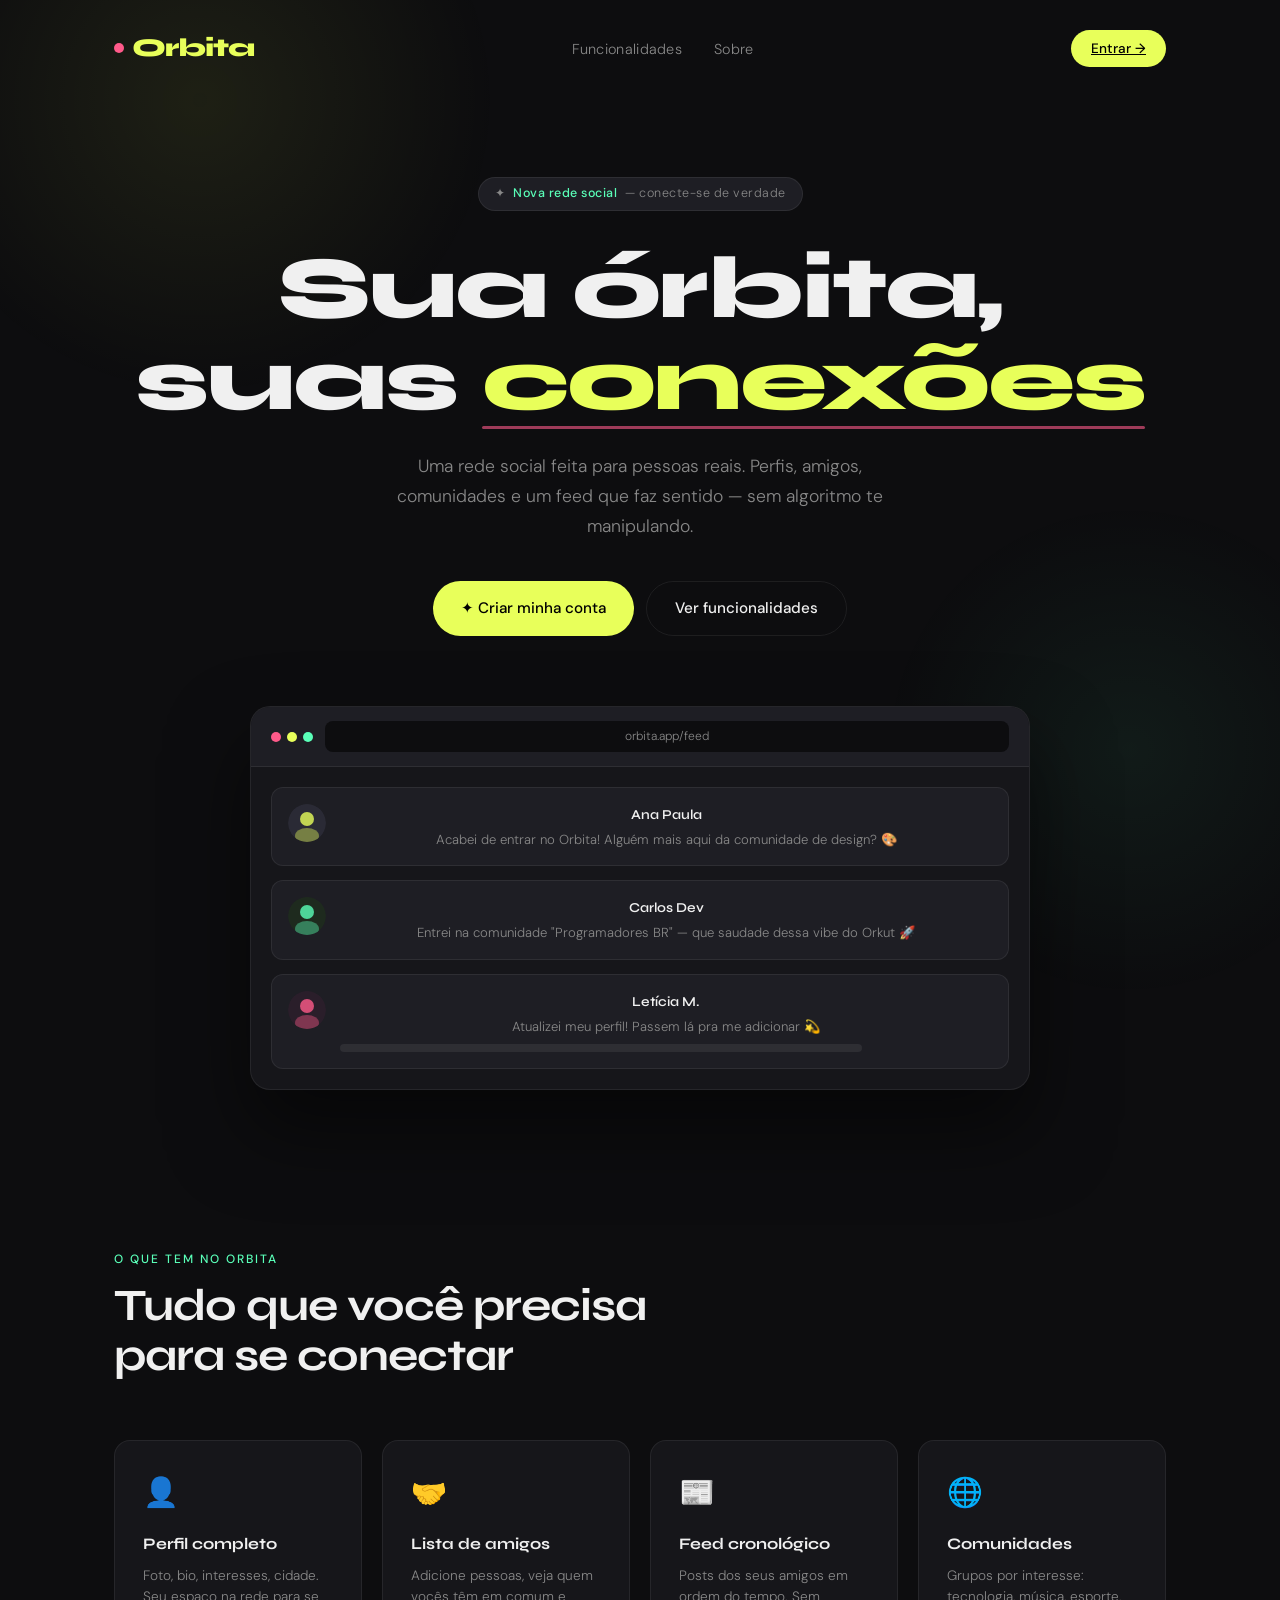
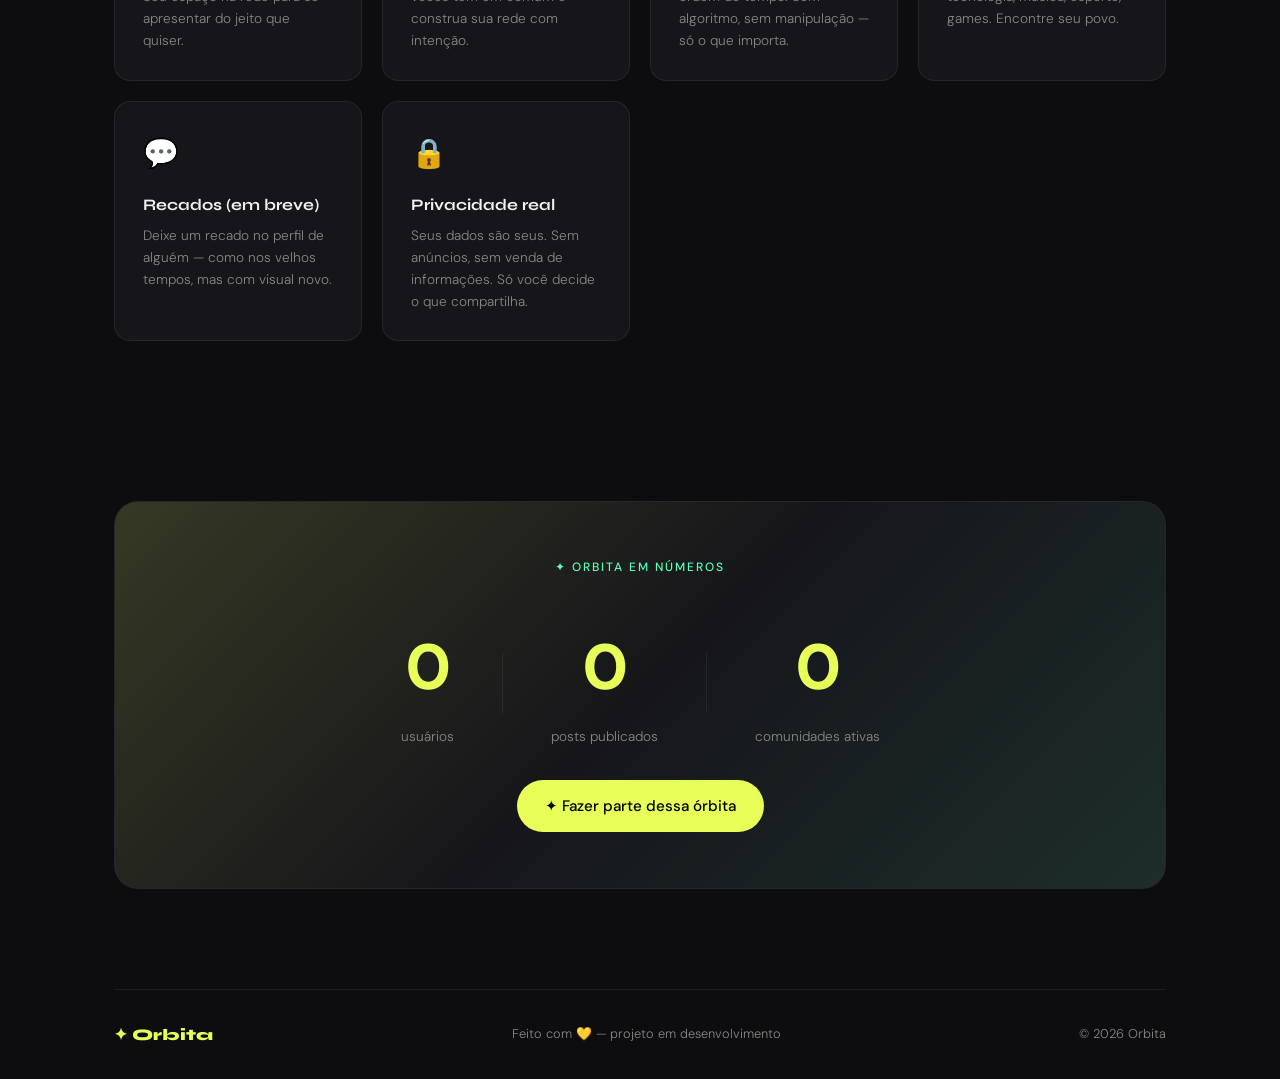
==== index.html @ f6514dfd "corrige botao entrar na navbar mobile" ====
<!DOCTYPE html>
<html lang="pt-BR">
<head>
  <meta charset="UTF-8" />
  <meta name="viewport" content="width=device-width, initial-scale=1.0"/>
  <title>Orbita — Sua rede social</title>
  <link href="https://fonts.googleapis.com/css2?family=Syne:wght@400;600;700;800&family=DM+Sans:wght@300;400;500&display=swap" rel="stylesheet"/>  
  <link rel="icon" href="data:image/svg+xml,<svg xmlns='http://www.w3.org/2000/svg' viewBox='0 0 100 100'><circle cx='50' cy='50' r='50' fill='%23e8ff5a'/><text x='50' y='68' text-anchor='middle' font-size='55' fill='%23000'>✦</text></svg>"/>
  <style>
    /* =============================================
       VARIÁVEIS DE COR E TEMA
       Aqui definimos as cores principais do projeto.
       Usar variáveis facilita mudar o tema inteiro
       só alterando um lugar.
    ============================================= */
    :root {
      --bg: #0d0d0f;
      --surface: #16161a;
      --surface2: #1e1e24;
      --accent: #e8ff5a;       /* amarelo-limão vibrante */
      --accent2: #5affb8;      /* verde-menta */
      --accent3: #ff5a8a;      /* rosa */
      --text: #f0f0f0;
      --muted: #888;
      --border: rgba(255,255,255,0.07);
      --radius: 16px;
    }

    /* =============================================
       RESET E BASE
       Remove estilos padrão do navegador e define
       a base visual para toda a página.
    ============================================= */
    *, *::before, *::after {
      box-sizing: border-box;
      margin: 0;
      padding: 0;
    }

    html { scroll-behavior: smooth; }

    body {
      background: var(--bg);
      color: var(--text);
      font-family: 'DM Sans', sans-serif;
      font-weight: 300;
      line-height: 1.6;
      min-height: 100vh;
      overflow-x: hidden;
    }

    /* =============================================
       FUNDO ANIMADO COM GRADIENTE
       Cria uma atmosfera visual de "órbita espacial"
       com círculos de luz que se movem suavemente.
    ============================================= */
    .bg-glow {
      position: fixed;
      inset: 0;
      z-index: 0;
      pointer-events: none;
    }

    .bg-glow::before {
      content: '';
      position: absolute;
      width: 600px; height: 600px;
      border-radius: 50%;
      background: radial-gradient(circle, rgba(232,255,90,0.08) 0%, transparent 70%);
      top: -200px; left: -100px;
      animation: drift1 12s ease-in-out infinite alternate;
    }

    .bg-glow::after {
      content: '';
      position: absolute;
      width: 500px; height: 500px;
      border-radius: 50%;
      background: radial-gradient(circle, rgba(90,255,184,0.06) 0%, transparent 70%);
      bottom: -100px; right: -100px;
      animation: drift2 15s ease-in-out infinite alternate;
    }

    @keyframes drift1 {
      from { transform: translate(0, 0); }
      to   { transform: translate(80px, 60px); }
    }
    @keyframes drift2 {
      from { transform: translate(0, 0); }
      to   { transform: translate(-60px, -40px); }
    }

    /* =============================================
       LAYOUT PRINCIPAL
       Container que centraliza o conteúdo e garante
       que não fique largo demais em telas grandes.
    ============================================= */
    .container {
      position: relative;
      z-index: 1;
      max-width: 1100px;
      margin: 0 auto;
      padding: 0 24px;
    }

    /* =============================================
       NAVBAR — barra de navegação no topo
    ============================================= */
    nav {
      position: relative;
      z-index: 10;
      padding: 28px 0;
      display: flex;
      align-items: center;
      justify-content: space-between;
    }

    .logo {
      font-family: 'Syne', sans-serif;
      font-weight: 800;
      font-size: 1.6rem;
      letter-spacing: -1px;
      color: var(--accent);
      display: flex;
      align-items: center;
      gap: 8px;
    }

    .logo-dot {
      width: 10px; height: 10px;
      border-radius: 50%;
      background: var(--accent3);
      display: inline-block;
      animation: pulse 2s ease-in-out infinite;
    }

    @keyframes pulse {
      0%, 100% { transform: scale(1); opacity: 1; }
      50%       { transform: scale(1.4); opacity: 0.6; }
    }

    .nav-links {
      display: flex;
      gap: 32px;
      list-style: none;
    }

    .nav-links a {
      color: var(--muted);
      text-decoration: none;
      font-size: 0.9rem;
      transition: color 0.2s;
      letter-spacing: 0.3px;
    }

    .nav-links a:hover { color: var(--text); }

    .nav-cta {
      background: var(--accent);
      color: #000 !important;
      padding: 8px 20px;
      border-radius: 999px;
      font-weight: 500;
      font-size: 0.85rem !important;
      transition: transform 0.2s, box-shadow 0.2s !important;
    }

    .nav-cta:hover {
      transform: translateY(-1px);
      box-shadow: 0 0 20px rgba(232,255,90,0.3);
      color: #000 !important;
    }

    /* =============================================
       HERO — seção principal, primeira coisa que
       o usuário vê ao entrar no site.
    ============================================= */
    .hero {
      padding: 80px 0 60px;
      text-align: center;
      animation: fadeUp 0.8s ease both;
    }

    @keyframes fadeUp {
      from { opacity: 0; transform: translateY(30px); }
      to   { opacity: 1; transform: translateY(0); }
    }

    .hero-badge {
      display: inline-flex;
      align-items: center;
      gap: 8px;
      background: var(--surface2);
      border: 1px solid var(--border);
      border-radius: 999px;
      padding: 6px 16px;
      font-size: 0.78rem;
      color: var(--muted);
      margin-bottom: 32px;
      letter-spacing: 0.5px;
    }

    .hero-badge span {
      color: var(--accent2);
      font-weight: 500;
    }

    h1 {
      font-family: 'Syne', sans-serif;
      font-weight: 800;
      font-size: clamp(2.8rem, 7vw, 5.5rem);
      line-height: 1.05;
      letter-spacing: -2px;
      margin-bottom: 24px;
    }

    /* clamp() = tamanho responsivo: mínimo, ideal, máximo */

    h1 em {
      font-style: normal;
      color: var(--accent);
      position: relative;
    }

    h1 em::after {
      content: '';
      position: absolute;
      bottom: 4px;
      left: 0; right: 0;
      height: 3px;
      background: var(--accent3);
      border-radius: 2px;
      opacity: 0.6;
    }

    .hero-sub {
      color: var(--muted);
      font-size: 1.1rem;
      max-width: 520px;
      margin: 0 auto 40px;
      line-height: 1.7;
    }

    /* =============================================
       BOTÕES DE AÇÃO
    ============================================= */
    .btn-group {
      display: flex;
      gap: 12px;
      justify-content: center;
      flex-wrap: wrap;
    }

    .btn {
      display: inline-flex;
      align-items: center;
      gap: 8px;
      padding: 14px 28px;
      border-radius: 999px;
      font-size: 0.95rem;
      font-weight: 500;
      cursor: pointer;
      text-decoration: none;
      transition: all 0.2s;
      border: none;
      font-family: 'DM Sans', sans-serif;
    }

    .btn-primary {
      background: var(--accent);
      color: #000;
    }

    .btn-primary:hover {
      transform: translateY(-2px);
      box-shadow: 0 8px 30px rgba(232,255,90,0.25);
    }

    .btn-secondary {
      background: transparent;
      color: var(--text);
      border: 1px solid var(--border);
    }

    .btn-secondary:hover {
      background: var(--surface2);
      border-color: rgba(255,255,255,0.15);
    }

    /* =============================================
       PREVIEW DO APP — mockup visual
    ============================================= */
    .app-preview {
      margin: 70px auto 0;
      max-width: 780px;
      background: var(--surface);
      border: 1px solid var(--border);
      border-radius: 20px;
      overflow: hidden;
      box-shadow: 0 40px 80px rgba(0,0,0,0.5);
      animation: fadeUp 0.8s 0.2s ease both;
    }

    .app-bar {
      background: var(--surface2);
      padding: 14px 20px;
      display: flex;
      align-items: center;
      gap: 12px;
      border-bottom: 1px solid var(--border);
    }

    .app-dots {
      display: flex;
      gap: 6px;
    }

    .app-dots span {
      width: 10px; height: 10px;
      border-radius: 50%;
    }
    .app-dots span:nth-child(1) { background: var(--accent3); }
    .app-dots span:nth-child(2) { background: var(--accent); }
    .app-dots span:nth-child(3) { background: var(--accent2); }

    .app-url {
      flex: 1;
      background: var(--bg);
      border-radius: 8px;
      padding: 6px 14px;
      font-size: 0.75rem;
      color: var(--muted);
      text-align: center;
    }

    /* Feed simulado dentro do mockup */
    .mock-feed {
      padding: 20px;
      display: flex;
      flex-direction: column;
      gap: 14px;
    }

    .mock-post {
      background: var(--surface2);
      border: 1px solid var(--border);
      border-radius: 12px;
      padding: 16px;
      display: flex;
      gap: 14px;
      align-items: flex-start;
      animation: fadeUp 0.5s ease both;
    }

    .mock-post:nth-child(1) { animation-delay: 0.3s; }
    .mock-post:nth-child(2) { animation-delay: 0.45s; }
    .mock-post:nth-child(3) { animation-delay: 0.6s; }

    .mock-avatar {
      width: 38px; height: 38px;
      border-radius: 50%;
      flex-shrink: 0;
    }

    .mock-content { flex: 1; }

    .mock-name {
      font-family: 'Syne', sans-serif;
      font-size: 0.85rem;
      font-weight: 600;
      margin-bottom: 4px;
      color: var(--text);
    }

    .mock-text {
      font-size: 0.82rem;
      color: var(--muted);
      line-height: 1.5;
    }

    .mock-bar {
      height: 8px;
      border-radius: 4px;
      background: var(--border);
      margin-top: 8px;
    }

    .mock-bar.short { width: 55%; }
    .mock-bar.long  { width: 80%; }

    /* =============================================
       SEÇÃO DE FUNCIONALIDADES
    ============================================= */
    .features {
      padding: 100px 0;
      animation: fadeUp 0.8s 0.4s ease both;
    }

    .section-label {
      font-size: 0.75rem;
      letter-spacing: 2px;
      text-transform: uppercase;
      color: var(--accent2);
      margin-bottom: 12px;
      font-weight: 500;
    }

    .section-title {
      font-family: 'Syne', sans-serif;
      font-size: clamp(1.8rem, 4vw, 2.8rem);
      font-weight: 700;
      letter-spacing: -1px;
      line-height: 1.1;
      margin-bottom: 60px;
    }

    /* Grid de cards — 3 colunas em telas grandes */
    .features-grid {
      display: grid;
      grid-template-columns: repeat(auto-fit, minmax(240px, 1fr));
      gap: 20px;
    }

    .feature-card {
      background: var(--surface);
      border: 1px solid var(--border);
      border-radius: var(--radius);
      padding: 28px;
      transition: border-color 0.3s, transform 0.3s;
      position: relative;
      overflow: hidden;
    }

    /* Linha colorida no topo de cada card */
    .feature-card::before {
      content: '';
      position: absolute;
      top: 0; left: 0; right: 0;
      height: 2px;
      background: var(--card-color, var(--accent));
      opacity: 0;
      transition: opacity 0.3s;
    }

    .feature-card:hover {
      border-color: rgba(255,255,255,0.15);
      transform: translateY(-4px);
    }

    .feature-card:hover::before { opacity: 1; }

    .feature-icon {
      font-size: 1.8rem;
      margin-bottom: 16px;
    }

    .feature-name {
      font-family: 'Syne', sans-serif;
      font-weight: 700;
      font-size: 1rem;
      margin-bottom: 8px;
    }

    .feature-desc {
      font-size: 0.85rem;
      color: var(--muted);
      line-height: 1.6;
    }

    .stats-section {
  padding: 60px 0 100px;
}

.stats-card {
  background: var(--surface);
  border: 1px solid var(--border);
  border-radius: 24px;
  padding: 56px;
  text-align: center;
  position: relative;
  overflow: hidden;
}

.stats-card::before {
  content: '';
  position: absolute;
  inset: -1px;
  border-radius: 24px;
  background: linear-gradient(135deg, rgba(232,255,90,0.15), transparent 50%, rgba(90,255,184,0.1));
  z-index: 0;
  pointer-events: none;
}

.stats-card > * { position: relative; z-index: 1; }

.stats-label {
  font-size: 0.75rem;
  letter-spacing: 2px;
  text-transform: uppercase;
  color: var(--accent2);
  margin-bottom: 40px;
  font-weight: 500;
}

.stats-grid {
  display: flex;
  align-items: center;
  justify-content: center;
  gap: 0;
  flex-wrap: wrap;
}

.stat-item { padding: 0 48px; }

.stat-num {
  font-family: var(--font-display);
  font-size: clamp(2.5rem, 6vw, 4rem);
  font-weight: 800;
  letter-spacing: -2px;
  color: var(--accent);
  margin-bottom: 6px;
}

.stat-desc {
  font-size: 0.85rem;
  color: var(--muted);
}

.stat-divider {
  width: 1px;
  height: 60px;
  background: var(--border);
}

    /* =============================================
       SEÇÃO DE CADASTRO
    ============================================= */
    .signup-section {
      padding: 60px 0 100px;
    }

    .signup-card {
      background: var(--surface);
      border: 1px solid var(--border);
      border-radius: 24px;
      padding: 56px;
      text-align: center;
      position: relative;
      overflow: hidden;
    }

    .signup-card::before {
      content: '';
      position: absolute;
      inset: -1px;
      border-radius: 24px;
      background: linear-gradient(135deg, rgba(232,255,90,0.15), transparent 50%, rgba(90,255,184,0.1));
      z-index: 0;
      pointer-events: none;
    }

    .signup-card > * { position: relative; z-index: 1; }

    .signup-card h2 {
      font-family: 'Syne', sans-serif;
      font-size: clamp(1.6rem, 4vw, 2.4rem);
      font-weight: 800;
      letter-spacing: -1px;
      margin-bottom: 12px;
    }

    .signup-card p {
      color: var(--muted);
      margin-bottom: 32px;
      font-size: 0.95rem;
    }

    /* =============================================
       FORMULÁRIO DE CADASTRO
    ============================================= */
    .form-row {
      display: flex;
      gap: 12px;
      max-width: 460px;
      margin: 0 auto;
    }

    /* input = campo de texto */
    .form-row input {
      flex: 1;
      background: var(--surface2);
      border: 1px solid var(--border);
      border-radius: 999px;
      padding: 14px 20px;
      color: var(--text);
      font-family: 'DM Sans', sans-serif;
      font-size: 0.9rem;
      outline: none;
      transition: border-color 0.2s;
    }

    .form-row input::placeholder { color: var(--muted); }

    .form-row input:focus {
      border-color: var(--accent);
    }

    /* =============================================
       RODAPÉ
    ============================================= */
    footer {
      border-top: 1px solid var(--border);
      padding: 32px 0;
      display: flex;
      align-items: center;
      justify-content: space-between;
      flex-wrap: gap;
      gap: 16px;
    }

    .footer-logo {
      font-family: 'Syne', sans-serif;
      font-weight: 800;
      font-size: 1rem;
      color: var(--accent);
    }

    .footer-text {
      font-size: 0.8rem;
      color: var(--muted);
    }

  @media (max-width: 600px) {
    .nav-links { display: none; }
    nav { padding: 0 16px;} 
    .nav-cta { display: inline-flex !important; }
  }

  </style>
</head>
<script>
  // Busca estatísticas reais da API
  fetch('https://orbita-backend-production.up.railway.app/api/stats')
    .then(r => r.json())
    .then(d => {
      document.getElementById('stat-usuarios').textContent    = d.usuarios    || d.users    || 0;
      document.getElementById('stat-posts').textContent       = d.posts       || 0;
      document.getElementById('stat-comunidades').textContent = d.comunidades || d.communities || 0;
    })
    .catch(() => {
      document.getElementById('stat-usuarios').textContent    = '0';
      document.getElementById('stat-posts').textContent       = '0';
      document.getElementById('stat-comunidades').textContent = '0';
    });
</script>
<body>

  <!-- Fundo com brilhos animados -->
  <div class="bg-glow"></div>

  <!-- NAVBAR -->
<div class="container">
  <nav>
    <div class="logo">
      <span class="logo-dot"></span>
      Orbita
    </div>
    <ul class="nav-links">
      <li><a href="#funcionalidades">Funcionalidades</a></li>
      <li><a href="#sobre">Sobre</a></li>
    </ul>
    <a href="login.html" class="nav-cta">Entrar →</a>
  </nav>
</div>

  <!-- ============================================
       HERO — seção principal
  ============================================= -->
  <div class="container">
    <section class="hero">
      <div class="hero-badge">
        ✦ <span>Nova rede social</span> — conecte-se de verdade
      </div>

      <h1>
        Sua órbita,<br/>
        suas <em>conexões</em>
      </h1>

      <p class="hero-sub">
        Uma rede social feita para pessoas reais. Perfis, amigos,
        comunidades e um feed que faz sentido — sem algoritmo te manipulando.
      </p>

      <div class="btn-group">
        <a href="login.html" class="btn btn-primary">
          ✦ Criar minha conta
        </a>
        <a href="#funcionalidades" class="btn btn-secondary">
          Ver funcionalidades
        </a>
      </div>

      <!-- Mockup do app -->
      <div class="app-preview">
        <div class="app-bar">
          <div class="app-dots">
            <span></span><span></span><span></span>
          </div>
          <div class="app-url">orbita.app/feed</div>
        </div>
        <div class="mock-feed">

          <!-- Post simulado 1 -->
          <div class="mock-post">
            <svg class="mock-avatar" viewBox="0 0 38 38">
              <circle cx="19" cy="19" r="19" fill="#2a2a35"/>
              <circle cx="19" cy="15" r="7" fill="#e8ff5a" opacity="0.8"/>
              <ellipse cx="19" cy="32" rx="12" ry="8" fill="#e8ff5a" opacity="0.4"/>
            </svg>
            <div class="mock-content">
              <div class="mock-name">Ana Paula</div>
              <div class="mock-text">Acabei de entrar no Orbita! Alguém mais aqui da comunidade de design? 🎨</div>
            </div>
          </div>

          <!-- Post simulado 2 -->
          <div class="mock-post">
            <svg class="mock-avatar" viewBox="0 0 38 38">
              <circle cx="19" cy="19" r="19" fill="#1e2a1e"/>
              <circle cx="19" cy="15" r="7" fill="#5affb8" opacity="0.8"/>
              <ellipse cx="19" cy="32" rx="12" ry="8" fill="#5affb8" opacity="0.4"/>
            </svg>
            <div class="mock-content">
              <div class="mock-name">Carlos Dev</div>
              <div class="mock-text">Entrei na comunidade "Programadores BR" — que saudade dessa vibe do Orkut 🚀</div>
            </div>
          </div>

          <!-- Post simulado 3 -->
          <div class="mock-post">
            <svg class="mock-avatar" viewBox="0 0 38 38">
              <circle cx="19" cy="19" r="19" fill="#2a1e2a"/>
              <circle cx="19" cy="15" r="7" fill="#ff5a8a" opacity="0.8"/>
              <ellipse cx="19" cy="32" rx="12" ry="8" fill="#ff5a8a" opacity="0.4"/>
            </svg>
            <div class="mock-content">
              <div class="mock-name">Letícia M.</div>
              <div class="mock-text">Atualizei meu perfil! Passem lá pra me adicionar 💫</div>
              <div class="mock-bar long"></div>
            </div>
          </div>

        </div>
      </div>
    </section>
  </div>

  <!-- ============================================
       FUNCIONALIDADES
  ============================================= -->
  <div class="container" id="funcionalidades">
    <section class="features">
      <div class="section-label">O que tem no Orbita</div>
      <h2 class="section-title">Tudo que você precisa<br/>para se conectar</h2>

      <div class="features-grid">

        <div class="feature-card" style="--card-color: var(--accent)">
          <div class="feature-icon">👤</div>
          <div class="feature-name">Perfil completo</div>
          <p class="feature-desc">
            Foto, bio, interesses, cidade. Seu espaço na rede para se apresentar do jeito que quiser.
          </p>
        </div>

        <div class="feature-card" style="--card-color: var(--accent2)">
          <div class="feature-icon">🤝</div>
          <div class="feature-name">Lista de amigos</div>
          <p class="feature-desc">
            Adicione pessoas, veja quem vocês têm em comum e construa sua rede com intenção.
          </p>
        </div>

        <div class="feature-card" style="--card-color: var(--accent3)">
          <div class="feature-icon">📰</div>
          <div class="feature-name">Feed cronológico</div>
          <p class="feature-desc">
            Posts dos seus amigos em ordem do tempo. Sem algoritmo, sem manipulação — só o que importa.
          </p>
        </div>

        <div class="feature-card" style="--card-color: #a78bfa">
          <div class="feature-icon">🌐</div>
          <div class="feature-name">Comunidades</div>
          <p class="feature-desc">
            Grupos por interesse: tecnologia, música, esporte, games. Encontre seu povo.
          </p>
        </div>

        <div class="feature-card" style="--card-color: #fb923c">
          <div class="feature-icon">💬</div>
          <div class="feature-name">Recados (em breve)</div>
          <p class="feature-desc">
            Deixe um recado no perfil de alguém — como nos velhos tempos, mas com visual novo.
          </p>
        </div>

        <div class="feature-card" style="--card-color: var(--accent2)">
          <div class="feature-icon">🔒</div>
          <div class="feature-name">Privacidade real</div>
          <p class="feature-desc">
            Seus dados são seus. Sem anúncios, sem venda de informações. Só você decide o que compartilha.
          </p>
        </div>

      </div>
    </section>
  </div>

  <!-- ESTATÍSTICAS -->
<div class="container" id="stats">
  <section class="stats-section">
    <div class="stats-card">
      <div class="stats-label">✦ Orbita em números</div>
      <div class="stats-grid">
        <div class="stat-item">
          <div class="stat-num" id="stat-usuarios">...</div>
          <div class="stat-desc">usuários</div>
        </div>
        <div class="stat-divider"></div>
        <div class="stat-item">
          <div class="stat-num" id="stat-posts">...</div>
          <div class="stat-desc">posts publicados</div>
        </div>
        <div class="stat-divider"></div>
        <div class="stat-item">
          <div class="stat-num" id="stat-comunidades">...</div>
          <div class="stat-desc">comunidades ativas</div>
        </div>
      </div>
      <a href="login.html" class="btn btn-primary" style="margin-top:32px">
        ✦ Fazer parte dessa órbita
      </a>
    </div>
  </section>
</div>

  <!-- ============================================
       RODAPÉ
  ============================================= -->
  <div class="container">
    <footer>
      <div class="footer-logo">✦ Orbita</div>
      <div class="footer-text">Feito com 💛 — projeto em desenvolvimento</div>
      <div class="footer-text">© 2026 Orbita</div>
    </footer>
  </div>

</body>
</html>
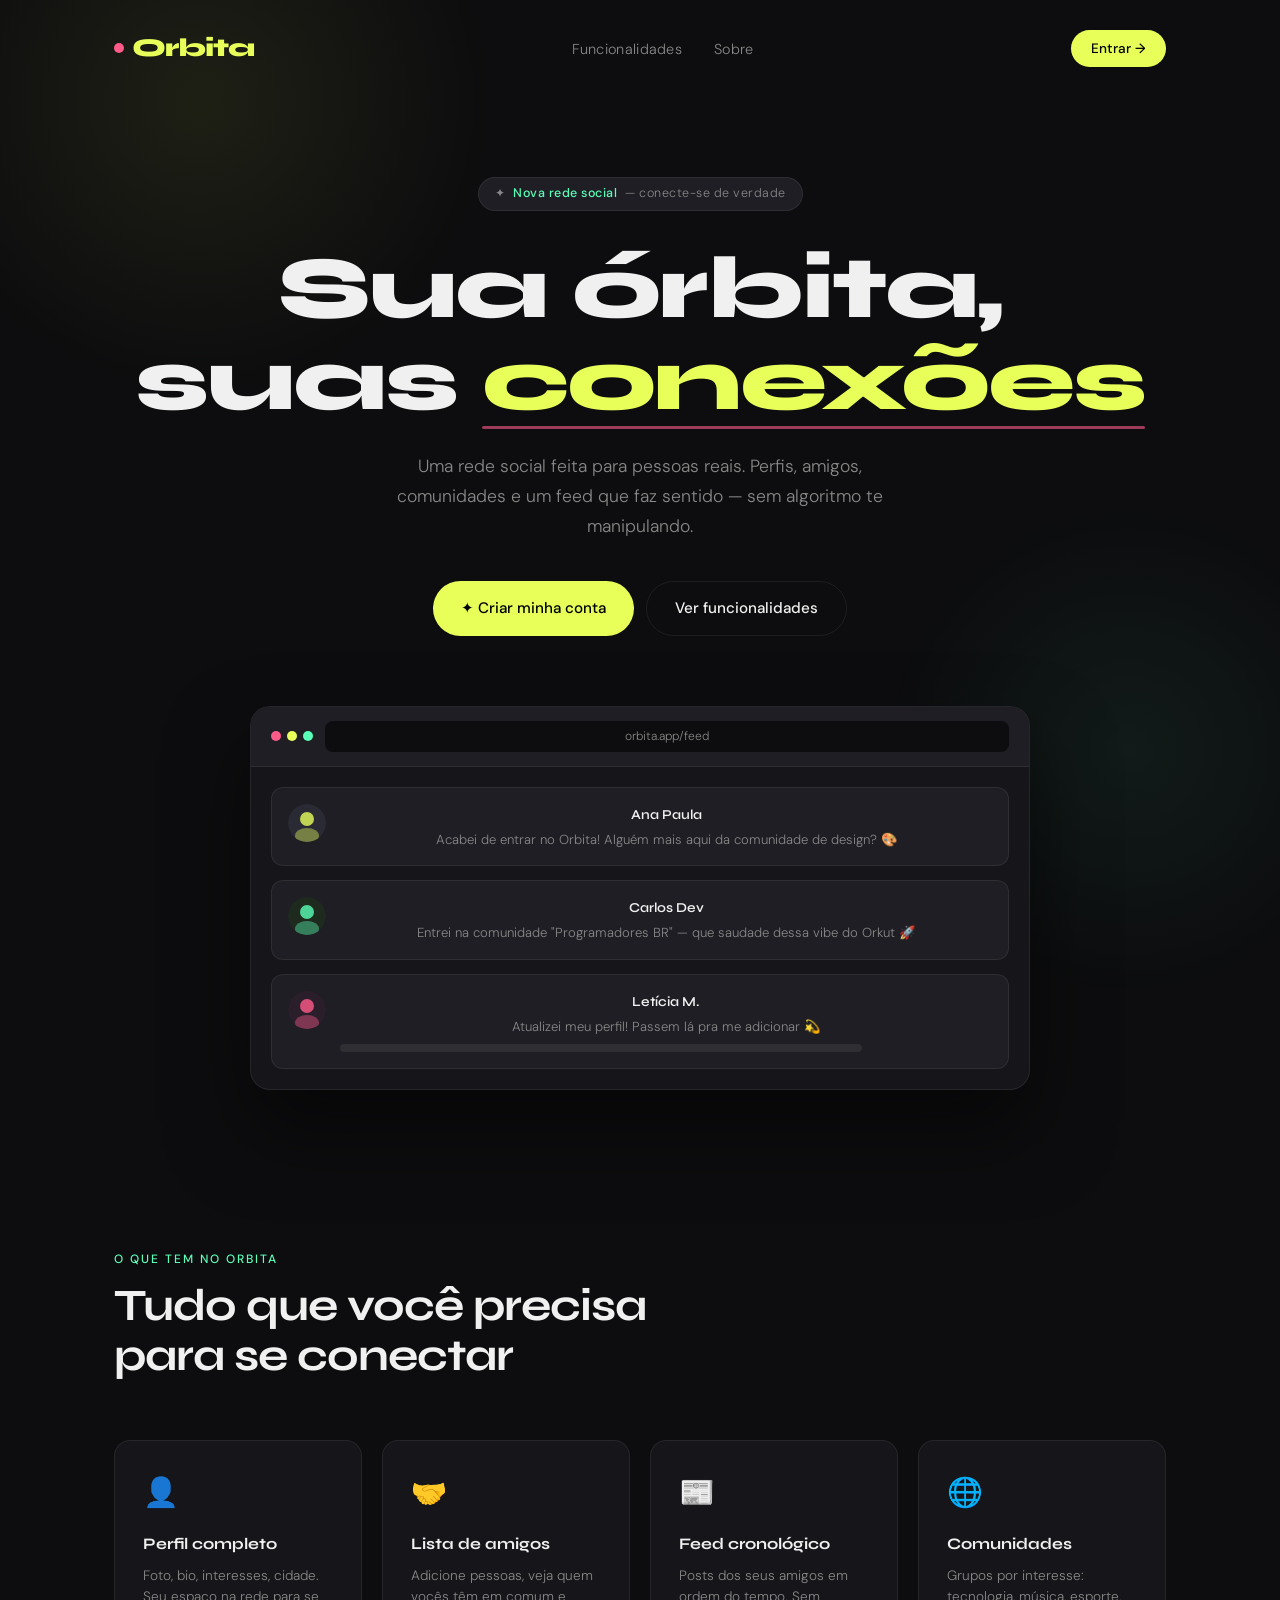
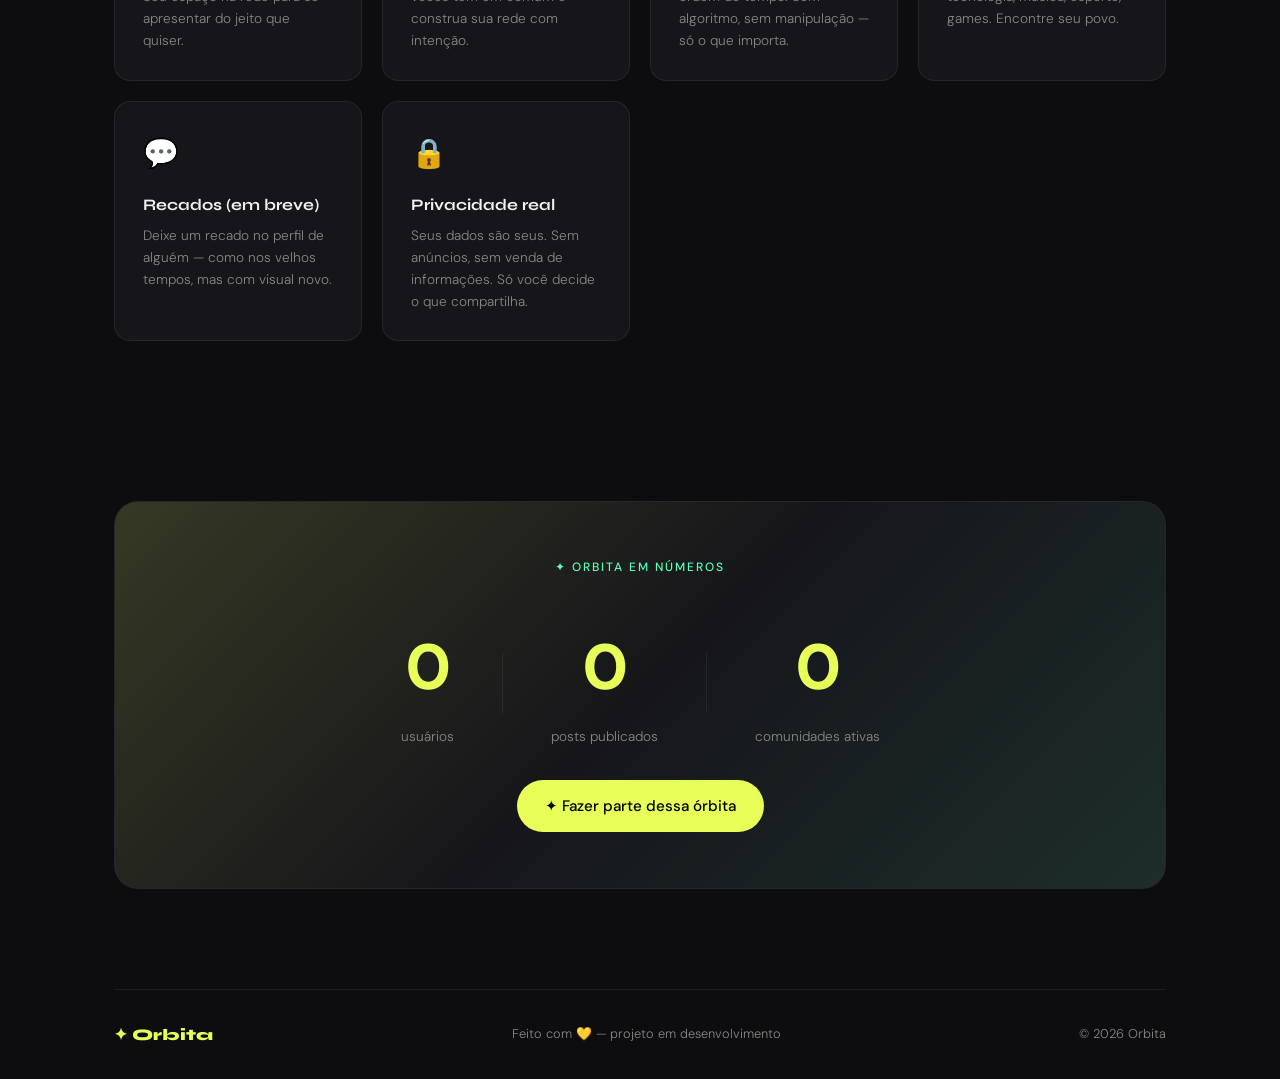
==== commit 330fbea7: "remove sublinhado do botao entrar" ====
--- a/index.html
+++ b/index.html
@@ -163,6 +163,7 @@
       font-weight: 500;
       font-size: 0.85rem !important;
       transition: transform 0.2s, box-shadow 0.2s !important;
+      text-decoration: none; 
     }
 
     .nav-cta:hover {
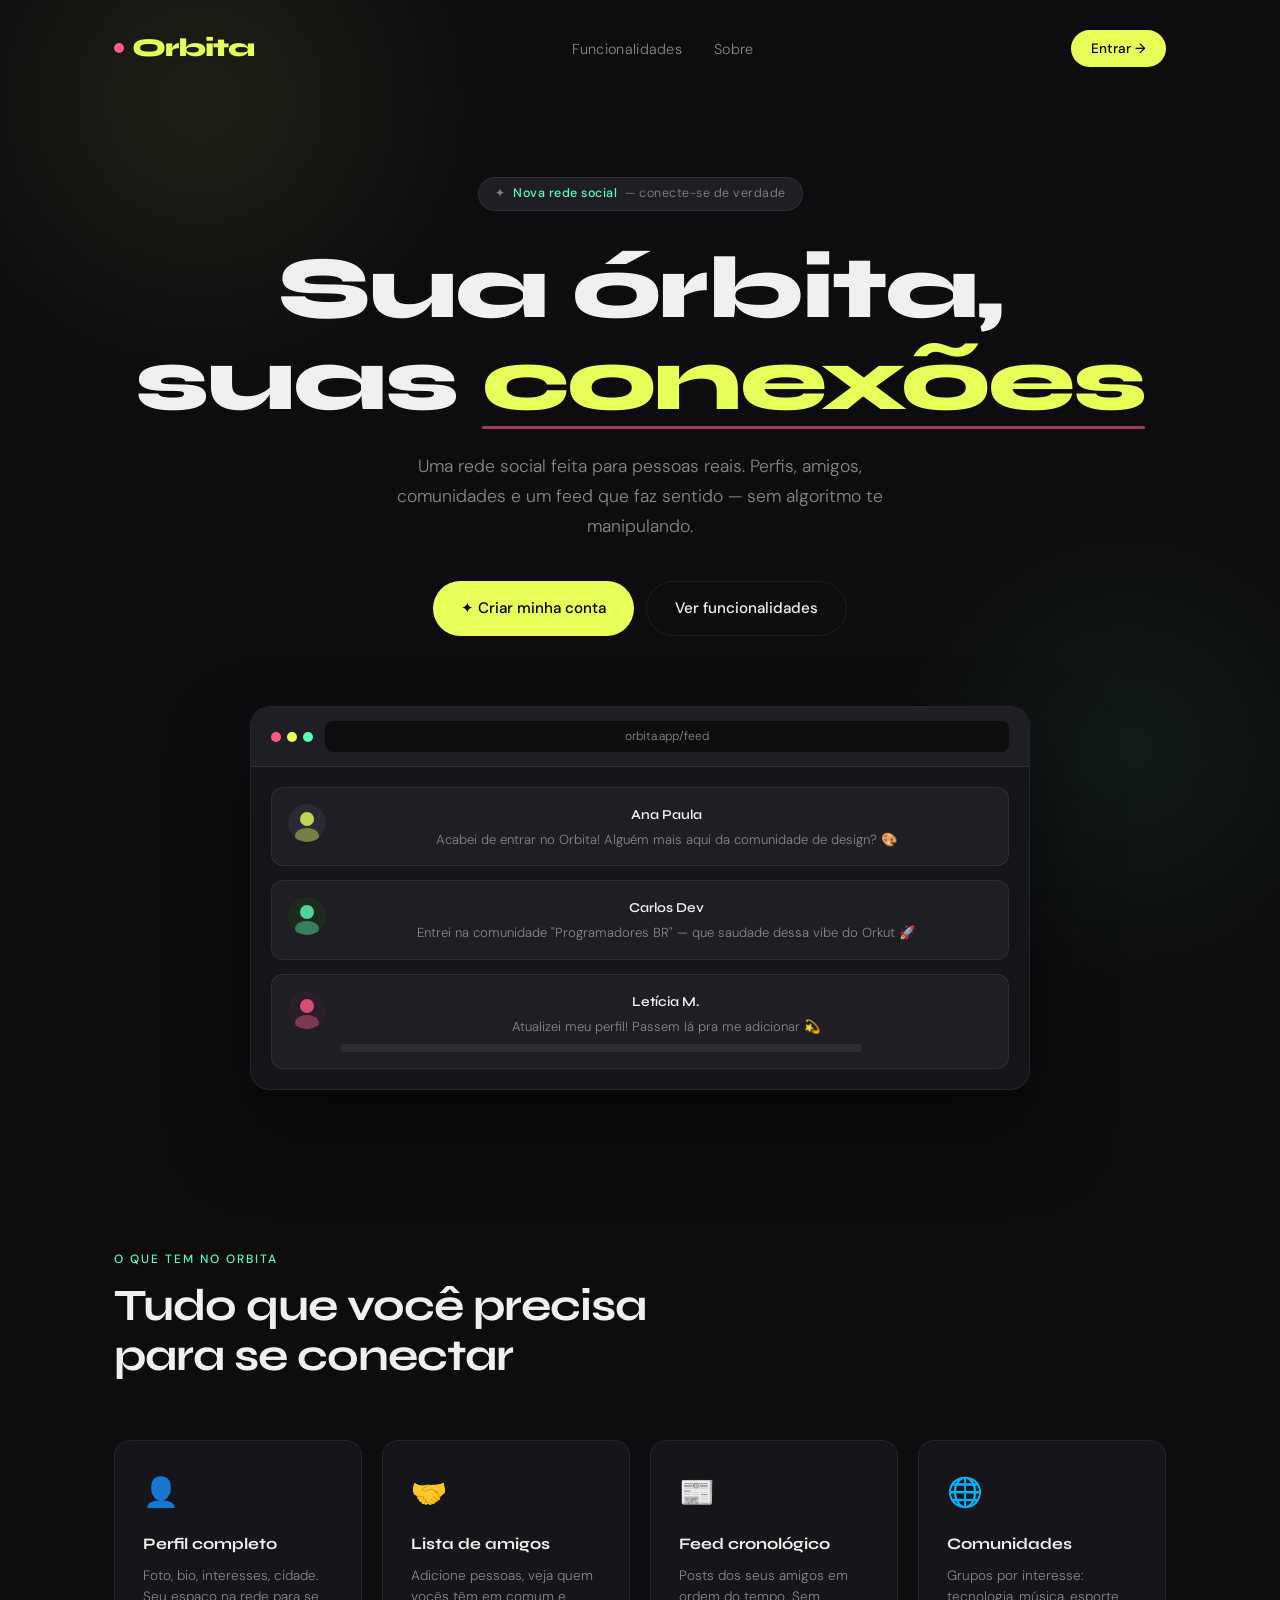
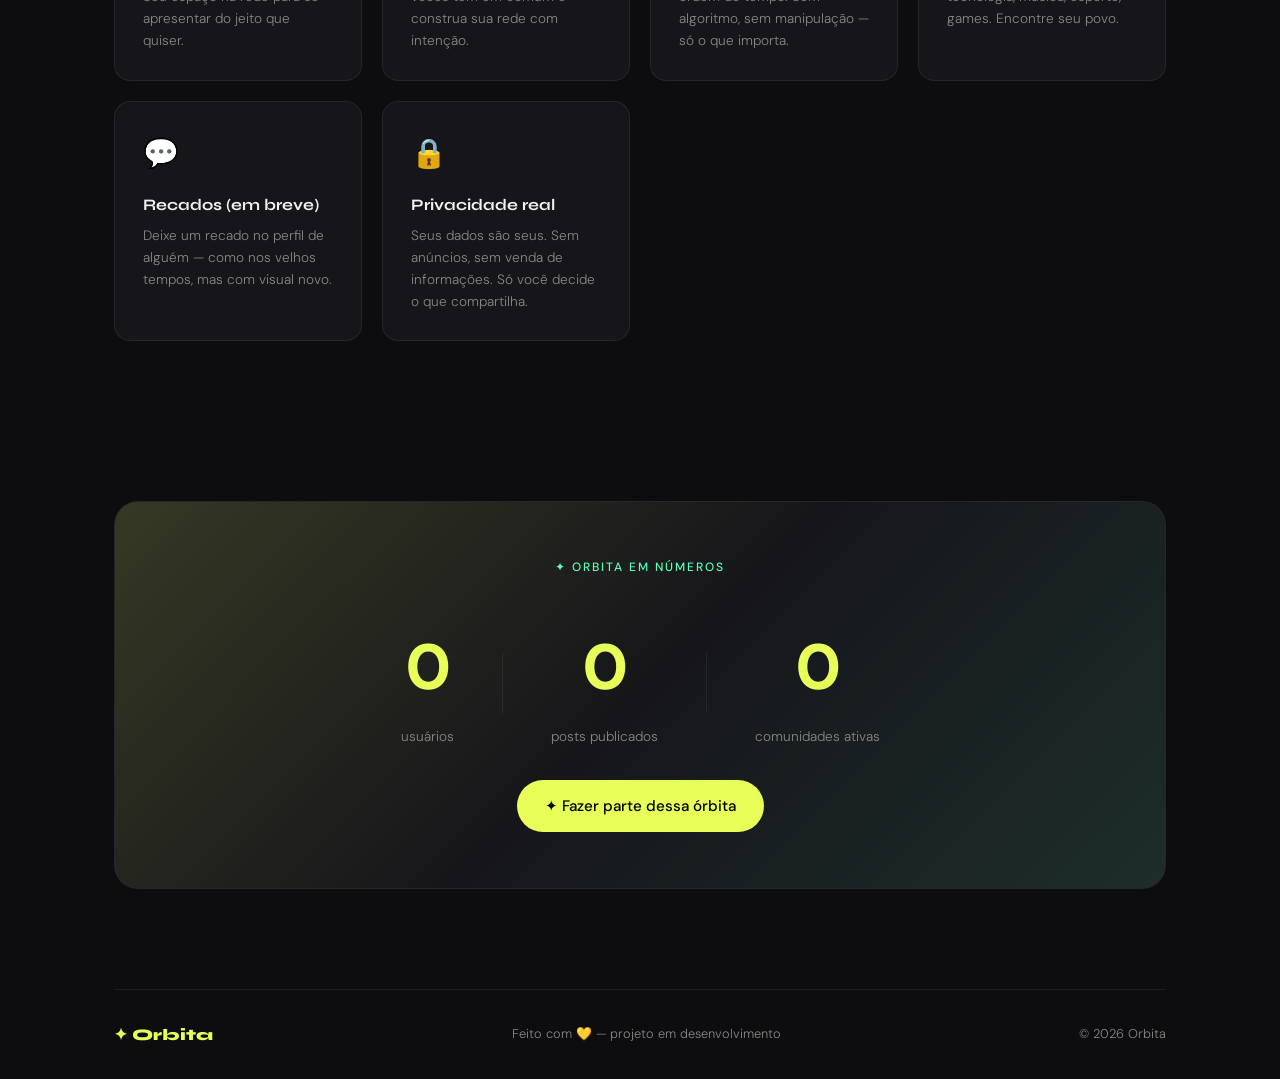
==== commit b49731c9: "adiciona navbar mobile em todas as paginas" ====
--- a/index.html
+++ b/index.html
@@ -636,7 +636,6 @@
     nav { padding: 0 16px;} 
     .nav-cta { display: inline-flex !important; }
   }
-
   </style>
 </head>
 <script>
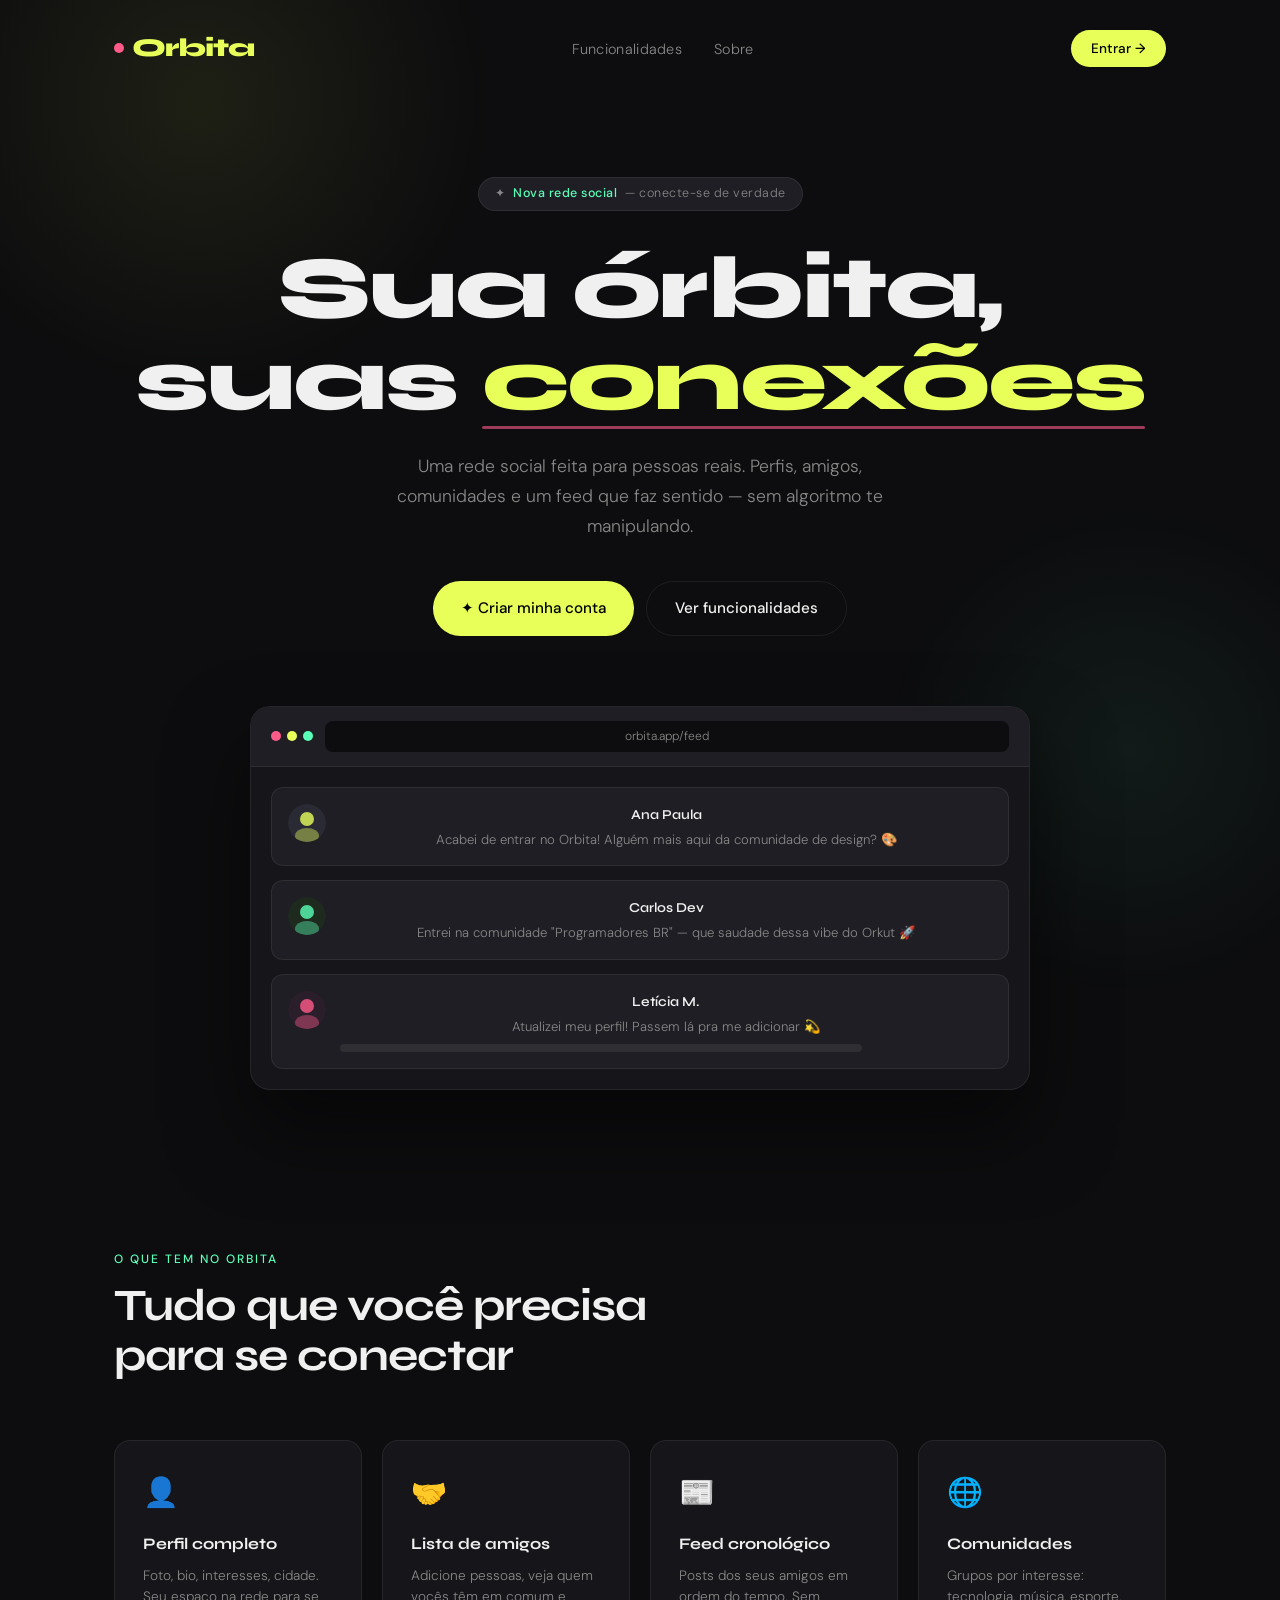
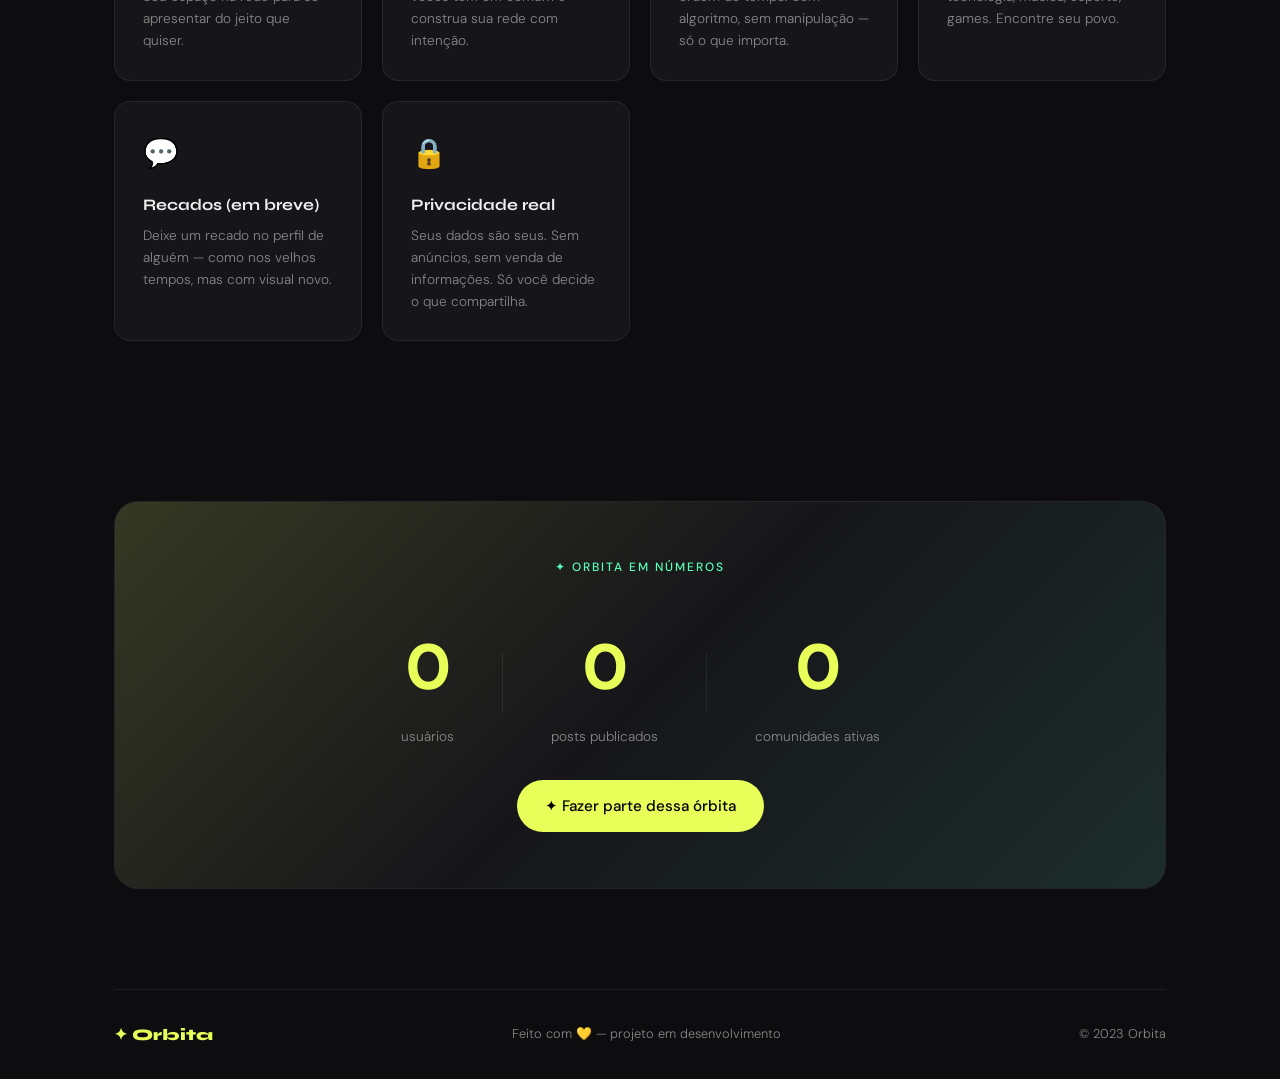
==== commit 97b6390f: "remove a opção sair da barra lateral esquerda" ====
--- a/index.html
+++ b/index.html
@@ -853,7 +853,7 @@
     <footer>
       <div class="footer-logo">✦ Orbita</div>
       <div class="footer-text">Feito com 💛 — projeto em desenvolvimento</div>
-      <div class="footer-text">© 2026 Orbita</div>
+      <div class="footer-text">© 2023 Orbita</div>
     </footer>
   </div>
 
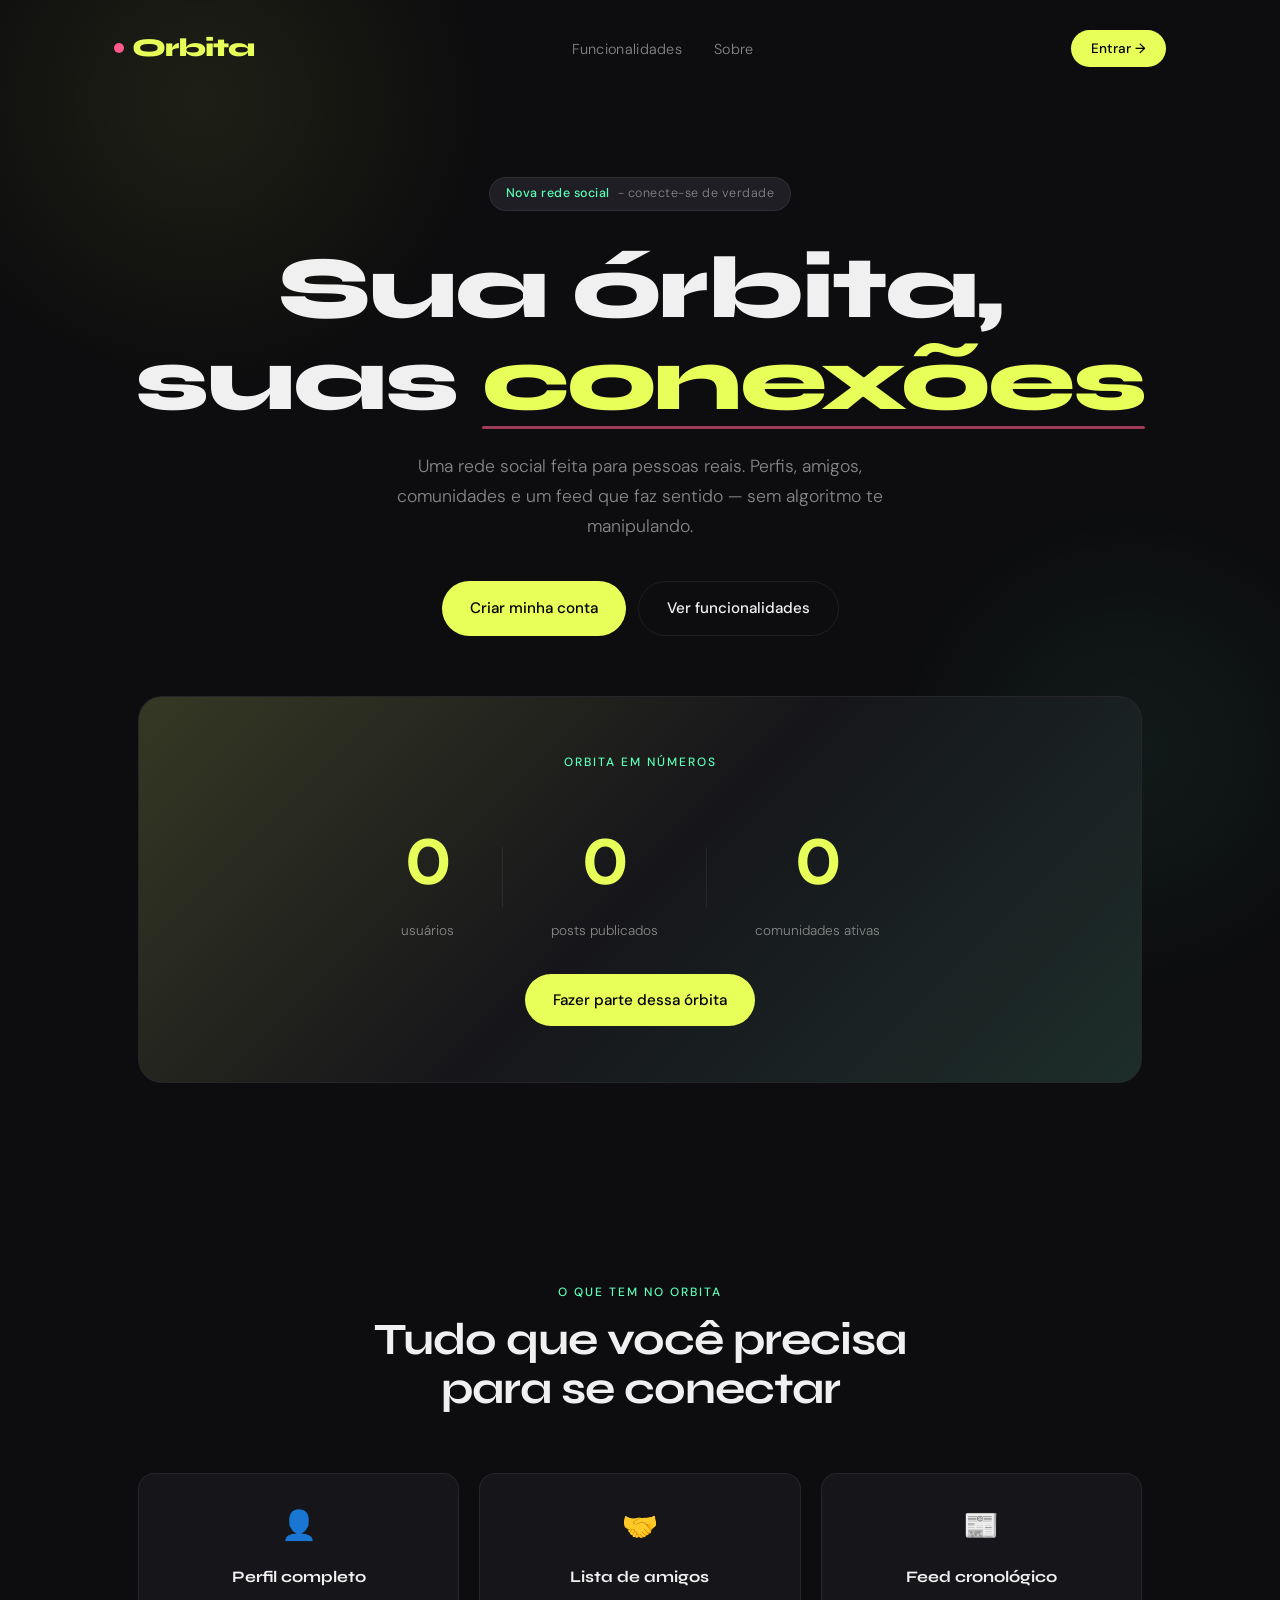
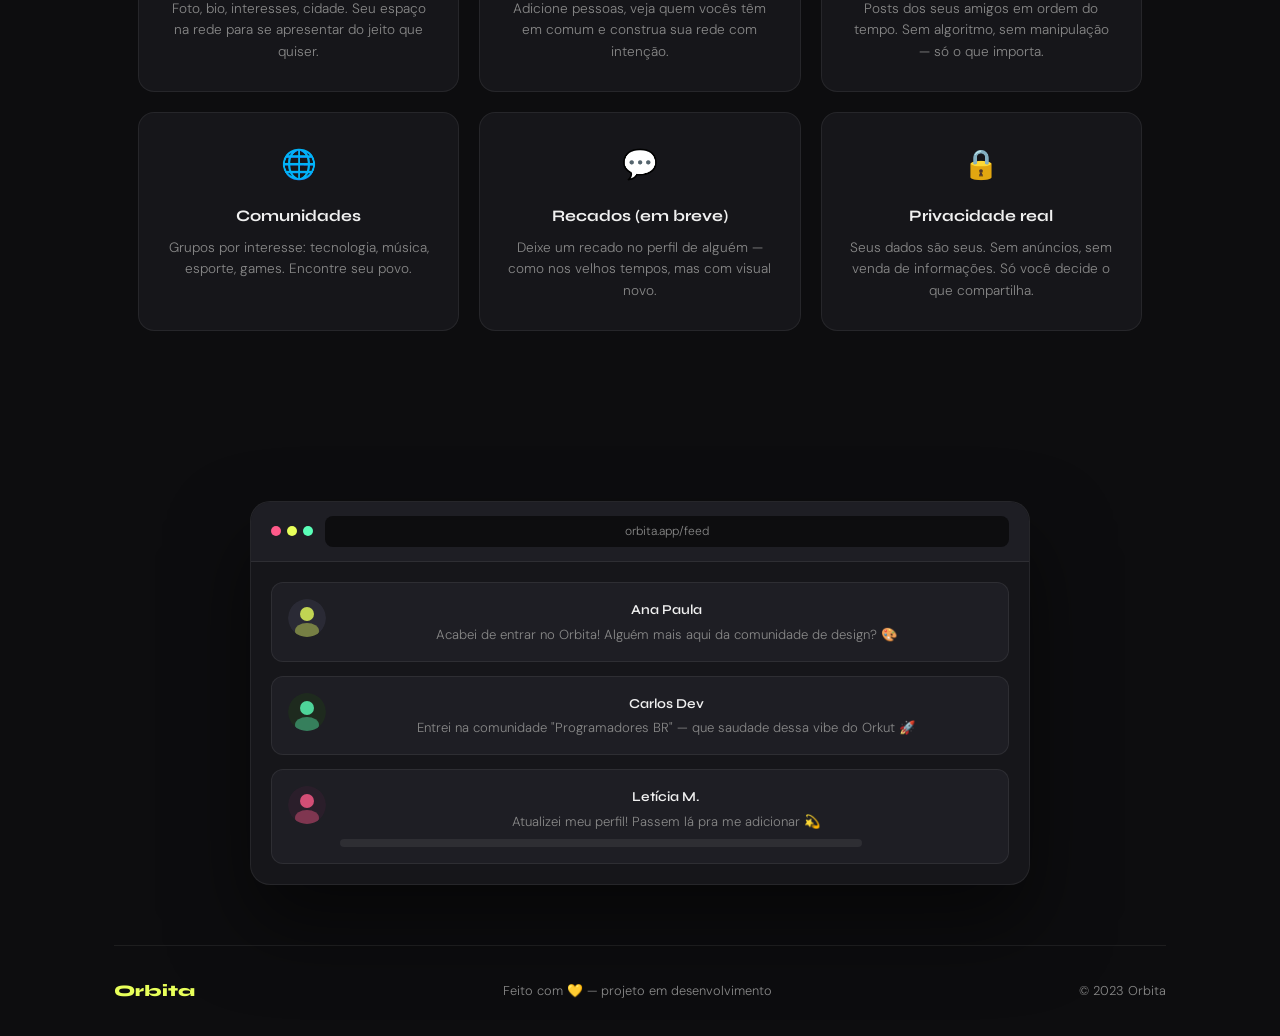
==== commit 83280eb0: "atualiza todo o front-end da rede social" ====
--- a/index.html
+++ b/index.html
@@ -5,7 +5,7 @@
   <meta name="viewport" content="width=device-width, initial-scale=1.0"/>
   <title>Orbita — Sua rede social</title>
   <link href="https://fonts.googleapis.com/css2?family=Syne:wght@400;600;700;800&family=DM+Sans:wght@300;400;500&display=swap" rel="stylesheet"/>  
-  <link rel="icon" href="data:image/svg+xml,<svg xmlns='http://www.w3.org/2000/svg' viewBox='0 0 100 100'><circle cx='50' cy='50' r='50' fill='%23e8ff5a'/><text x='50' y='68' text-anchor='middle' font-size='55' fill='%23000'>✦</text></svg>"/>
+  <link rel="icon" href="assets/favicon.svg" type="image/svg+xml"/>
   <style>
     /* =============================================
        VARIÁVEIS DE COR E TEMA
@@ -640,7 +640,7 @@
 </head>
 <script>
   // Busca estatísticas reais da API
-  fetch('https://orbita-backend-production.up.railway.app/api/stats')
+  fetch('https://gloquvrrkbswfyeeciwl.supabase.chttps://gloquvrrkbswfyeeciwl.supabase.co/rest/v1/oesb_secret_JOJDQ0paT-QnFkHxOQAK1A_YNOvem4lyJhbGciOiJIUzI1NiIsInR5cCI6IkpXVCJ9.eyJpc3MiOiJzdXBhYmFzZSIsInJlZiI6Imdsb3F1dnJya2Jzd2Z5ZWVjaXdsIiwicm9sZSI6InNlcnZpY2Vfcm9sZSIsImlhdCI6MTc3NzU3NTU4MCwiZXhwIjoyMDkzMTUxNTgwfQ.lQ6_ekvg9qXSNd4Vg4CWy8cVxMeeFhUJod45n3g80-0')
     .then(r => r.json())
     .then(d => {
       document.getElementById('stat-usuarios').textContent    = d.usuarios    || d.users    || 0;
@@ -679,7 +679,7 @@
   <div class="container">
     <section class="hero">
       <div class="hero-badge">
-        ✦ <span>Nova rede social</span> — conecte-se de verdade
+        <span>Nova rede social</span> - conecte-se de verdade
       </div>
 
       <h1>
@@ -694,12 +694,101 @@
 
       <div class="btn-group">
         <a href="login.html" class="btn btn-primary">
-          ✦ Criar minha conta
+           Criar minha conta
         </a>
         <a href="#funcionalidades" class="btn btn-secondary">
           Ver funcionalidades
         </a>
       </div>
+
+        <div class="container" id="stats">
+  <section class="stats-section">
+    <div class="stats-card">
+      <div class="stats-label">Orbita em números</div>
+      <div class="stats-grid">
+        <div class="stat-item">
+          <div class="stat-num" id="stat-usuarios">...</div>
+          <div class="stat-desc">usuários</div>
+        </div>
+        <div class="stat-divider"></div>
+        <div class="stat-item">
+          <div class="stat-num" id="stat-posts">...</div>
+          <div class="stat-desc">posts publicados</div>
+        </div>
+        <div class="stat-divider"></div>
+        <div class="stat-item">
+          <div class="stat-num" id="stat-comunidades">...</div>
+          <div class="stat-desc">comunidades ativas</div>
+        </div>
+      </div>
+      <a href="login.html" class="btn btn-primary" style="margin-top:32px">
+        Fazer parte dessa órbita
+      </a>
+    </div>
+  </section>
+</div>
+
+<!-- ============================================
+       FUNCIONALIDADES
+  ============================================= -->
+  <div class="container" id="funcionalidades">
+    <section class="features">
+      <div class="section-label">O que tem no Orbita</div>
+      <h2 class="section-title">Tudo que você precisa<br/>para se conectar</h2>
+
+      <div class="features-grid">
+
+        <div class="feature-card" style="--card-color: var(--accent)">
+          <div class="feature-icon">👤</div>
+          <div class="feature-name">Perfil completo</div>
+          <p class="feature-desc">
+            Foto, bio, interesses, cidade. Seu espaço na rede para se apresentar do jeito que quiser.
+          </p>
+        </div>
+
+        <div class="feature-card" style="--card-color: var(--accent2)">
+          <div class="feature-icon">🤝</div>
+          <div class="feature-name">Lista de amigos</div>
+          <p class="feature-desc">
+            Adicione pessoas, veja quem vocês têm em comum e construa sua rede com intenção.
+          </p>
+        </div>
+
+        <div class="feature-card" style="--card-color: var(--accent3)">
+          <div class="feature-icon">📰</div>
+          <div class="feature-name">Feed cronológico</div>
+          <p class="feature-desc">
+            Posts dos seus amigos em ordem do tempo. Sem algoritmo, sem manipulação — só o que importa.
+          </p>
+        </div>
+
+        <div class="feature-card" style="--card-color: #a78bfa">
+          <div class="feature-icon">🌐</div>
+          <div class="feature-name">Comunidades</div>
+          <p class="feature-desc">
+            Grupos por interesse: tecnologia, música, esporte, games. Encontre seu povo.
+          </p>
+        </div>
+
+        <div class="feature-card" style="--card-color: #fb923c">
+          <div class="feature-icon">💬</div>
+          <div class="feature-name">Recados (em breve)</div>
+          <p class="feature-desc">
+            Deixe um recado no perfil de alguém — como nos velhos tempos, mas com visual novo.
+          </p>
+        </div>
+
+        <div class="feature-card" style="--card-color: var(--accent2)">
+          <div class="feature-icon">🔒</div>
+          <div class="feature-name">Privacidade real</div>
+          <p class="feature-desc">
+            Seus dados são seus. Sem anúncios, sem venda de informações. Só você decide o que compartilha.
+          </p>
+        </div>
+
+      </div>
+    </section>
+  </div>
 
       <!-- Mockup do app -->
       <div class="app-preview">
@@ -756,102 +845,12 @@
     </section>
   </div>
 
-  <!-- ============================================
-       FUNCIONALIDADES
-  ============================================= -->
-  <div class="container" id="funcionalidades">
-    <section class="features">
-      <div class="section-label">O que tem no Orbita</div>
-      <h2 class="section-title">Tudo que você precisa<br/>para se conectar</h2>
-
-      <div class="features-grid">
-
-        <div class="feature-card" style="--card-color: var(--accent)">
-          <div class="feature-icon">👤</div>
-          <div class="feature-name">Perfil completo</div>
-          <p class="feature-desc">
-            Foto, bio, interesses, cidade. Seu espaço na rede para se apresentar do jeito que quiser.
-          </p>
-        </div>
-
-        <div class="feature-card" style="--card-color: var(--accent2)">
-          <div class="feature-icon">🤝</div>
-          <div class="feature-name">Lista de amigos</div>
-          <p class="feature-desc">
-            Adicione pessoas, veja quem vocês têm em comum e construa sua rede com intenção.
-          </p>
-        </div>
-
-        <div class="feature-card" style="--card-color: var(--accent3)">
-          <div class="feature-icon">📰</div>
-          <div class="feature-name">Feed cronológico</div>
-          <p class="feature-desc">
-            Posts dos seus amigos em ordem do tempo. Sem algoritmo, sem manipulação — só o que importa.
-          </p>
-        </div>
-
-        <div class="feature-card" style="--card-color: #a78bfa">
-          <div class="feature-icon">🌐</div>
-          <div class="feature-name">Comunidades</div>
-          <p class="feature-desc">
-            Grupos por interesse: tecnologia, música, esporte, games. Encontre seu povo.
-          </p>
-        </div>
-
-        <div class="feature-card" style="--card-color: #fb923c">
-          <div class="feature-icon">💬</div>
-          <div class="feature-name">Recados (em breve)</div>
-          <p class="feature-desc">
-            Deixe um recado no perfil de alguém — como nos velhos tempos, mas com visual novo.
-          </p>
-        </div>
-
-        <div class="feature-card" style="--card-color: var(--accent2)">
-          <div class="feature-icon">🔒</div>
-          <div class="feature-name">Privacidade real</div>
-          <p class="feature-desc">
-            Seus dados são seus. Sem anúncios, sem venda de informações. Só você decide o que compartilha.
-          </p>
-        </div>
-
-      </div>
-    </section>
-  </div>
-
-  <!-- ESTATÍSTICAS -->
-<div class="container" id="stats">
-  <section class="stats-section">
-    <div class="stats-card">
-      <div class="stats-label">✦ Orbita em números</div>
-      <div class="stats-grid">
-        <div class="stat-item">
-          <div class="stat-num" id="stat-usuarios">...</div>
-          <div class="stat-desc">usuários</div>
-        </div>
-        <div class="stat-divider"></div>
-        <div class="stat-item">
-          <div class="stat-num" id="stat-posts">...</div>
-          <div class="stat-desc">posts publicados</div>
-        </div>
-        <div class="stat-divider"></div>
-        <div class="stat-item">
-          <div class="stat-num" id="stat-comunidades">...</div>
-          <div class="stat-desc">comunidades ativas</div>
-        </div>
-      </div>
-      <a href="login.html" class="btn btn-primary" style="margin-top:32px">
-        ✦ Fazer parte dessa órbita
-      </a>
-    </div>
-  </section>
-</div>
-
-  <!-- ============================================
+<!-- ============================================
        RODAPÉ
   ============================================= -->
   <div class="container">
     <footer>
-      <div class="footer-logo">✦ Orbita</div>
+      <div class="footer-logo">Orbita</div>
       <div class="footer-text">Feito com 💛 — projeto em desenvolvimento</div>
       <div class="footer-text">© 2023 Orbita</div>
     </footer>
